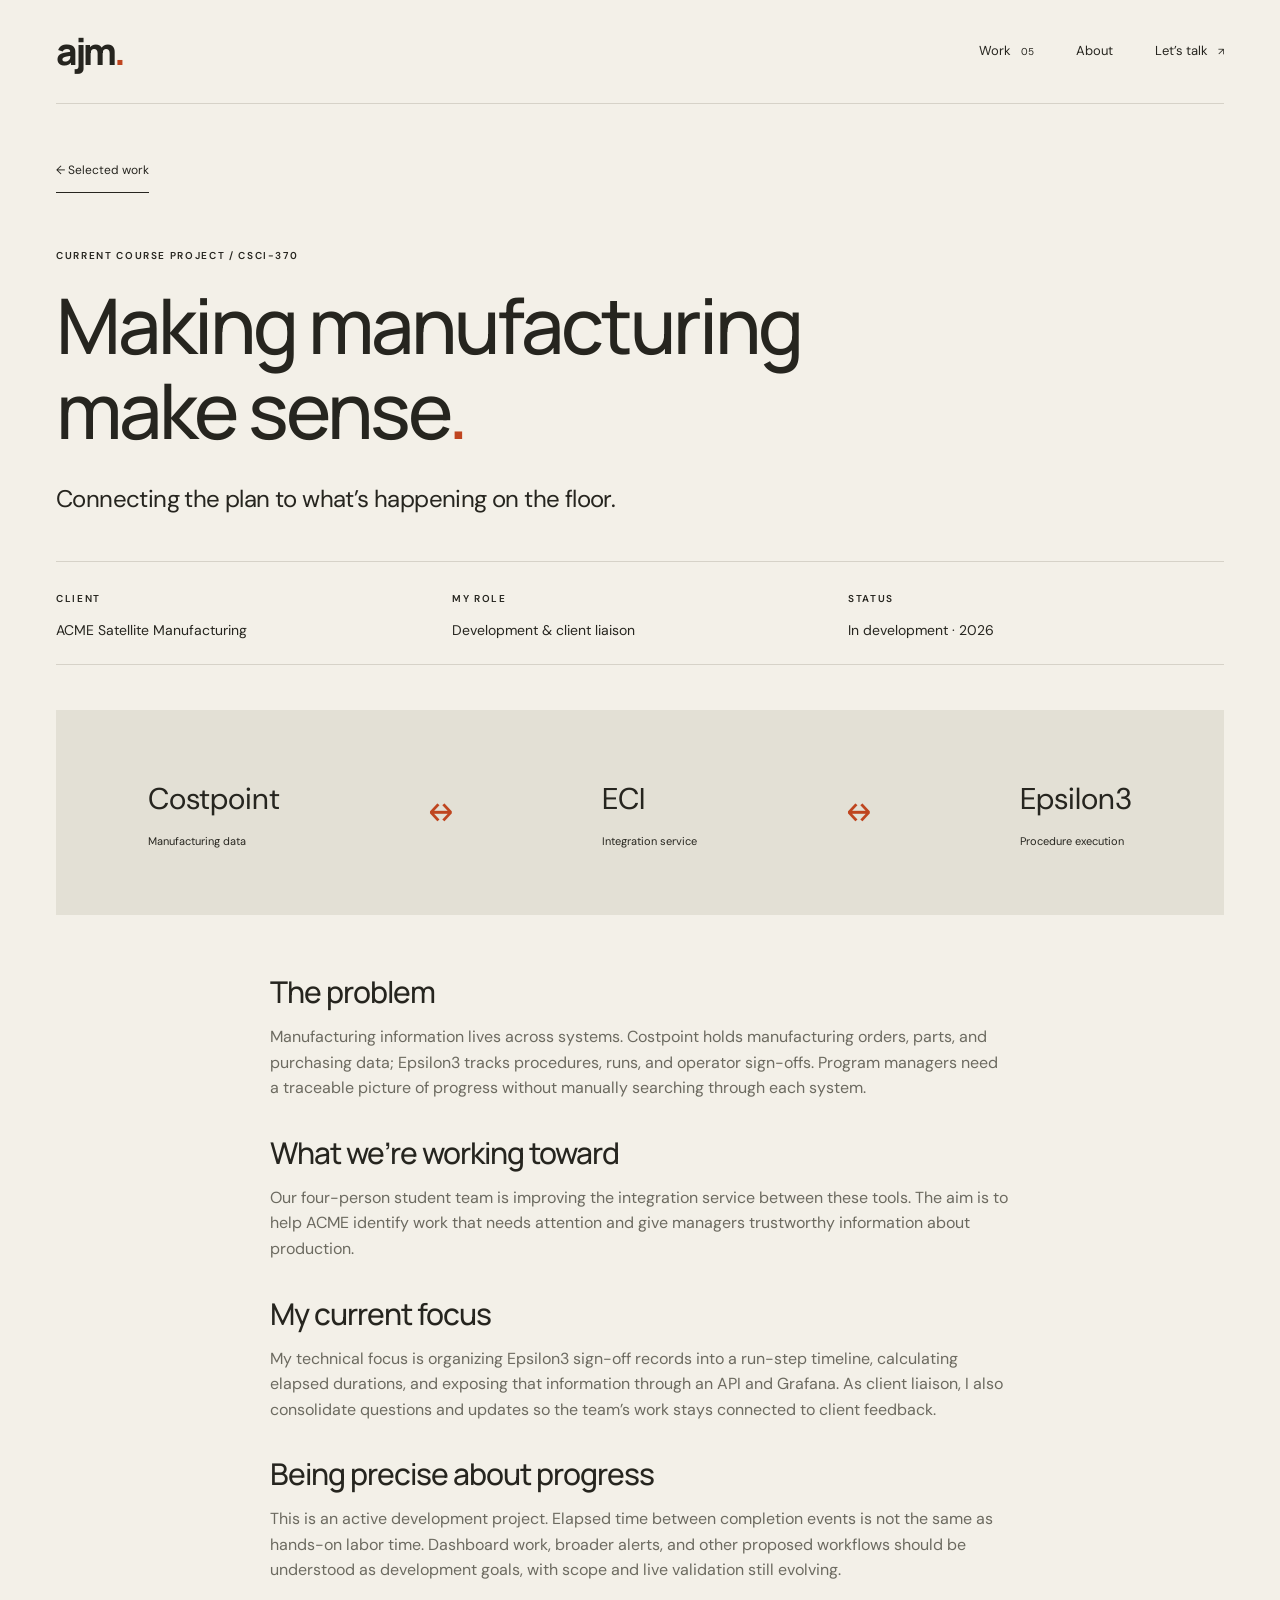
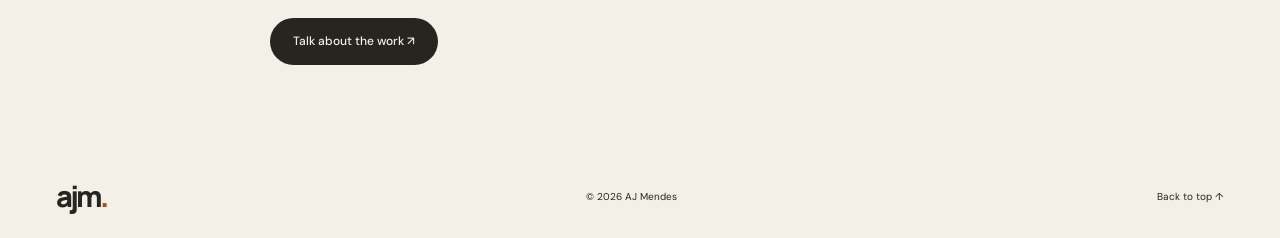
==== acme-integration.html @ da3e08cc "Overhaul portfolio visual design" ====
<!doctype html>
<html lang="en">
  <head>
    <meta charset="utf-8" />
    <meta name="viewport" content="width=device-width,initial-scale=1" />
    <title>ACME Manufacturing Integration — AJ Mendes</title>
    <meta
      name="description"
      content="An active student-team project connecting Costpoint and Epsilon3 manufacturing data for ACME Satellite Manufacturing."
    />
    <meta name="theme-color" content="#f3f0e8" />
    <link rel="icon" href="assets/favicon.svg" type="image/svg+xml" />
    <link rel="preconnect" href="https://fonts.googleapis.com" />
    <link rel="preconnect" href="https://fonts.gstatic.com" crossorigin />
    <link
      href="https://fonts.googleapis.com/css2?family=DM+Sans:wght@400;450;500;600;650;700&family=Manrope:wght@400;500;600;650;700;800&display=swap"
      rel="stylesheet"
    />
    <link rel="stylesheet" href="portfolio.css?v=1" />
    <script src="portfolio.js?v=1" defer></script>
  </head>
  <body id="home">
    <a class="skip" href="#main-content">Skip to content</a>
    <header class="site-header wrap">
      <a class="wordmark" href="index.html" aria-label="AJ Mendes home"
        >ajm<span class="orange">.</span></a
      >
      <nav aria-label="Main navigation">
        <a href="index.html#projects">Work <span>05</span></a
        ><a href="index.html#about">About</a
        ><a href="index.html#contact"
          >Let’s talk <span aria-hidden="true">↗</span></a
        >
      </nav>
    </header>
    <main id="main-content" class="acme-page wrap">
      <a class="text-link" href="index.html#projects">← Selected work</a>
      <p class="eyebrow">CURRENT COURSE PROJECT / CSCI-370</p>
      <h1>Making manufacturing<br />make sense<span class="orange">.</span></h1>
      <p class="large-copy">
        Connecting the plan to what’s happening on the floor.
      </p>
      <div class="acme-facts">
        <div>
          <span class="eyebrow">CLIENT</span>
          <p>ACME Satellite Manufacturing</p>
        </div>
        <div>
          <span class="eyebrow">MY ROLE</span>
          <p>Development & client liaison</p>
        </div>
        <div>
          <span class="eyebrow">STATUS</span>
          <p>In development · 2026</p>
        </div>
      </div>
      <div
        class="acme-flow"
        aria-label="Costpoint manufacturing data connects through ECI to Epsilon3 procedure execution"
      >
        <span>Costpoint<small>Manufacturing data</small></span
        ><b>↔</b><span>ECI<small>Integration service</small></span
        ><b>↔</b><span>Epsilon3<small>Procedure execution</small></span>
      </div>
      <article class="acme-story">
        <h2>The problem</h2>
        <p>
          Manufacturing information lives across systems. Costpoint holds
          manufacturing orders, parts, and purchasing data; Epsilon3 tracks
          procedures, runs, and operator sign-offs. Program managers need a
          traceable picture of progress without manually searching through each
          system.
        </p>
        <h2>What we’re working toward</h2>
        <p>
          Our four-person student team is improving the integration service
          between these tools. The aim is to help ACME identify work that needs
          attention and give managers trustworthy information about production.
        </p>
        <h2>My current focus</h2>
        <p>
          My technical focus is organizing Epsilon3 sign-off records into a
          run-step timeline, calculating elapsed durations, and exposing that
          information through an API and Grafana. As client liaison, I also
          consolidate questions and updates so the team’s work stays connected
          to client feedback.
        </p>
        <h2>Being precise about progress</h2>
        <p>
          This is an active development project. Elapsed time between completion
          events is not the same as hands-on labor time. Dashboard work, broader
          alerts, and other proposed workflows should be understood as
          development goals, with scope and live validation still evolving.
        </p>
        <a class="pill dark" href="index.html#contact"
          >Talk about the work ↗</a
        >
      </article>
    </main>
    <footer class="wrap site-footer">
      <a class="wordmark" href="index.html">ajm<span class="orange">.</span></a
      ><span>© 2026 AJ Mendes</span><a href="#home">Back to top ↑</a>
    </footer>
  </body>
</html>
---- portfolio.css ----
:root {
  --paper: #f3f0e8;
  --ink: #26251f;
  --muted: #6c6a60;
  --orange: #bf451f;
  --line: #d6d2c8;
  --display: "Manrope", sans-serif;
  --body: "DM Sans", sans-serif;
}
* {
  box-sizing: border-box;
}
html {
  scroll-behavior: smooth;
  scroll-padding-top: 35px;
}
body {
  margin: 0;
  background: var(--paper);
  color: var(--ink);
  font-family: var(--body);
  font-size: 16px;
  line-height: 1.6;
}
a {
  color: inherit;
  text-decoration: none;
}
button {
  font: inherit;
}
h1,
h2,
h3,
p,
figure {
  margin: 0;
}
h1,
h2,
h3 {
  font-family: var(--display);
  font-weight: 500;
}
h2 {
  font-size: clamp(32px, 4vw, 52px);
  line-height: 1.13;
  letter-spacing: -2px;
}
a,
button {
  -webkit-tap-highlight-color: transparent;
}
a:focus-visible,
button:focus-visible {
  outline: 3px solid var(--orange);
  outline-offset: 6px;
}
::selection {
  background: #df6d3d;
  color: #fff;
}
.wrap {
  max-width: 1440px;
  width: calc(100% - 112px);
  margin: auto;
}
.orange {
  color: var(--orange);
}
.muted {
  color: var(--muted);
}
.eyebrow {
  font-size: 10px;
  font-weight: 600;
  letter-spacing: 1.65px;
  line-height: 1.5;
}
.skip {
  position: fixed;
  left: 16px;
  top: -100px;
  padding: 12px;
  background: var(--ink);
  color: white;
  z-index: 100;
}
.skip:focus {
  top: 12px;
}
.site-header {
  height: 104px;
  display: flex;
  align-items: center;
  justify-content: space-between;
  border-bottom: 1px solid var(--line);
}
.wordmark {
  font-family: var(--display);
  font-size: 37px;
  line-height: 1;
  font-weight: 800;
  letter-spacing: -3px;
}
.site-header nav {
  display: flex;
  align-items: center;
  gap: 42px;
}
.site-header nav a {
  font-size: 13px;
  padding: 12px 0;
}
.site-header nav a:hover,
.hero-bottom a:hover,
.social-links a:hover {
  color: var(--orange);
}
.site-header nav span {
  font-size: 10px;
  margin-left: 7px;
}
.hero-top {
  display: flex;
  align-items: center;
  justify-content: space-between;
  margin-top: 37px;
}
.status-dot {
  display: inline-block;
  width: 7px;
  height: 7px;
  background: var(--orange);
  border-radius: 50%;
  margin-right: 8px;
  vertical-align: middle;
}
.hero-grid {
  display: grid;
  grid-template-columns: 1.15fr 1fr;
  align-items: center;
  gap: 20px;
  padding: 35px 0 39px;
}
.hero-copy {
  position: relative;
  z-index: 1;
}
.hero h1 {
  font-size: clamp(62px, 7.1vw, 108px);
  line-height: 1.02;
  letter-spacing: -6.5px;
  font-weight: 500;
}
.hero-description {
  max-width: 380px;
  margin: 28px 0;
  font-size: 16px;
  line-height: 1.65;
  color: #605f57;
}
.pill {
  display: inline-flex;
  align-items: center;
  gap: 40px;
  border-radius: 30px;
  padding: 14px 23px;
  font-size: 12px;
  font-weight: 500;
  transition:
    background 0.2s,
    transform 0.2s;
}
.pill:hover {
  transform: translateY(-3px);
  background: var(--orange);
}
.dark {
  background: var(--ink);
  color: var(--paper);
}
.hero-art {
  position: relative;
  min-width: 0;
}
.hero-art img {
  width: 100%;
  height: auto;
  display: block;
  mix-blend-mode: multiply;
}
.hero-art figcaption {
  display: flex;
  justify-content: space-between;
  font-size: 9px;
  letter-spacing: 1.4px;
  padding: 0 24px;
  color: #716e64;
}
.hero-bottom {
  padding: 22px 0;
  border-top: 1px solid var(--line);
  border-bottom: 1px solid var(--line);
  display: flex;
  justify-content: space-between;
  font-size: 11px;
}
.work-section {
  padding-top: 94px;
  padding-bottom: 98px;
}
.section-heading {
  display: flex;
  align-items: end;
  justify-content: space-between;
  gap: 35px;
  margin-bottom: 35px;
}
.section-heading .eyebrow {
  margin-bottom: 18px;
}
.section-heading > p {
  color: var(--muted);
  font-size: 13px;
  line-height: 1.65;
}
.featured {
  display: grid;
  grid-template-columns: 1fr 1.08fr;
  min-height: 410px;
  background: #e8e5dc;
  overflow: hidden;
}
.feature-copy {
  padding: 42px;
  display: flex;
  align-items: start;
  flex-direction: column;
  position: relative;
  z-index: 1;
}
.feature-copy h3 {
  font-size: 35px;
  line-height: 1.18;
  letter-spacing: -1.5px;
  margin: 28px 0 18px;
}
.feature-copy > p {
  font-size: 14px;
  max-width: 310px;
  color: #626057;
}
.tags {
  display: flex;
  flex-wrap: wrap;
  gap: 7px;
  margin: 22px 0;
}
.tags > span {
  font-size: 10px;
  border: 1px solid #c6c2b7;
  padding: 4px 9px;
  border-radius: 20px;
}
.text-link {
  font-size: 12px;
  display: inline-flex;
  gap: 36px;
  align-items: center;
  padding: 12px 0;
  border-bottom: 1px solid currentColor;
}
.feature-copy .text-link {
  margin-top: auto;
}
.integration-art {
  position: relative;
  overflow: hidden;
  background: #dfddd2;
  background-image: radial-gradient(#b9b6a6 0.7px, transparent 0.7px);
  background-size: 14px 14px;
  min-height: 380px;
}
.orbit {
  position: absolute;
  border: 1px solid #b5b29f;
  border-radius: 50%;
  left: 50%;
  top: 50%;
  width: 330px;
  height: 330px;
  transform: translate(-50%, -50%) rotate(-35deg);
}
.orbit-two {
  width: 410px;
  height: 195px;
}
.orbit-three {
  width: 230px;
  height: 380px;
  transform: translate(-50%, -50%) rotate(40deg);
}
.system-core {
  position: absolute;
  top: 50%;
  left: 50%;
  transform: translate(-50%, -50%);
  width: 117px;
  height: 117px;
  border-radius: 50%;
  background: var(--orange);
  color: #fff1e4;
  display: flex;
  align-items: center;
  justify-content: center;
  flex-direction: column;
  font-size: 39px;
  box-shadow: 0 12px 28px #5c382829;
}
.system-core span,
.system-node span {
  display: block;
  font-size: 8px;
  letter-spacing: 2px;
}
.system-node {
  position: absolute;
  background: var(--paper);
  border: 1px solid #bfbbaa;
  box-shadow: 0 8px 18px #68644d15;
  border-radius: 6px;
  padding: 13px 22px;
  font-size: 17px;
}
.node-one {
  left: 6%;
  top: 24%;
  transform: rotate(-9deg);
}
.node-two {
  right: 5%;
  bottom: 24%;
  transform: rotate(8deg);
}
.system-node span {
  color: var(--muted);
  font-size: 7px;
  margin-top: 4px;
}
.system-label {
  position: absolute;
  font-size: 8px;
  letter-spacing: 1.1px;
  left: 24px;
  right: 24px;
}
.top-label {
  top: 24px;
}
.bottom-label {
  bottom: 24px;
}
.project-grid {
  display: grid;
  grid-template-columns: 1fr 1fr;
  gap: 43px 24px;
  margin-top: 32px;
}
.project-art {
  height: 350px;
  position: relative;
  overflow: hidden;
  transition: filter 0.25s;
}
.project-link:hover .project-art {
  filter: brightness(1.04);
}
.project-link:hover .art-arrow {
  background: var(--ink);
  color: var(--paper);
  transform: rotate(45deg);
}
.art-caption {
  position: absolute;
  top: 25px;
  left: 25px;
  font-size: 8px;
  letter-spacing: 1.6px;
}
.art-index {
  position: absolute;
  bottom: 24px;
  left: 25px;
  font-size: 8px;
  letter-spacing: 1.2px;
}
.art-arrow {
  position: absolute;
  right: 20px;
  bottom: 20px;
  border: 1px solid currentColor;
  border-radius: 50%;
  width: 35px;
  height: 35px;
  display: grid;
  place-items: center;
  font-size: 20px;
  transition:
    transform 0.25s,
    background 0.25s;
}
.chat-art {
  background: #d7dfd4;
  color: #3c493d;
  display: grid;
  place-items: center;
}
.chat-window {
  width: 70%;
  max-width: 340px;
  background: #f3f3e9;
  border: 1px solid #bac5b8;
  box-shadow: 10px 20px 0 #bcc8b54a;
  transform: rotate(-5deg);
  padding: 16px;
  border-radius: 7px;
}
.window-top {
  display: flex;
  align-items: center;
  gap: 4px;
  padding-bottom: 18px;
}
.window-top i {
  width: 5px;
  height: 5px;
  border-radius: 50%;
  background: #adb7a5;
}
.window-top span {
  margin-left: auto;
  font-family: monospace;
  font-size: 9px;
}
.bubble {
  background: #e2e7da;
  padding: 12px;
  font-size: 11px;
  max-width: 90%;
  border-radius: 6px 6px 6px 0;
  margin-bottom: 12px;
}
.encrypted {
  margin-left: auto;
  background: #414e3e;
  color: #edf1e8;
  font-family: monospace;
  border-radius: 6px 6px 0 6px;
}
.secure-note {
  font-size: 7px;
  letter-spacing: 1.5px;
  margin-top: 22px;
}
.secure-note span {
  font-size: 16px;
  vertical-align: middle;
  margin-right: 5px;
}
.ml-art {
  background: #e6d9cf;
  color: #614735;
  display: grid;
  place-items: center;
}
.plot {
  width: 70%;
  height: 205px;
  transform: rotate(3deg);
  padding: 18px 20px;
  background: #f4eade;
  border: 1px solid #cbb9a4;
  box-shadow: 10px 14px 0 #c4ac9450;
}
.plot-label,
.plot-foot {
  font-size: 7px;
  letter-spacing: 1.4px;
}
.bars {
  height: 126px;
  display: flex;
  align-items: end;
  gap: 9px;
  padding-top: 20px;
  border-bottom: 1px solid #c8b7a4;
  background: repeating-linear-gradient(
    to top,
    transparent 0 29px,
    #ded0bf 30px 31px
  );
}
.bars i {
  flex: 1;
  height: var(--bar);
  background: #b75a32;
}
.bars i:nth-child(even) {
  background: #d6a582;
}
.plot-foot {
  font-size: 6px;
  display: block;
  margin-top: 8px;
}
.project-meta {
  padding-top: 17px;
  display: flex;
  justify-content: space-between;
  gap: 12px;
  align-items: start;
}
.project-meta h3 {
  font-size: 21px;
  letter-spacing: -0.7px;
}
.project-meta p {
  font-size: 12px;
  color: var(--muted);
  margin-top: 4px;
}
.project-meta > .eyebrow {
  font-size: 8px;
  letter-spacing: 0.7px;
  margin-top: 9px;
  text-align: right;
}
.project-wide {
  grid-column: 1/-1;
}
.clue-art {
  height: 330px;
  background: #e2c15e;
  color: #3d3822;
}
.clue-board {
  display: grid;
  grid-template-columns: repeat(8, 1fr);
  width: 280px;
  height: 280px;
  gap: 3px;
  position: absolute;
  left: 12%;
  top: 40px;
  transform: rotate(-18deg);
  background: #554e30;
  padding: 10px;
  box-shadow: 12px 15px 0 #74662f33;
}
.clue-board i {
  background: #d9c77a;
}
.clue-board i:nth-child(3n) {
  background: #eae1af;
}
.clue-board i:nth-child(7n) {
  background: #9b9257;
}
.piece {
  position: absolute;
  border-radius: 50%;
  width: 33px;
  height: 33px;
  border: 6px solid #bd4d2c;
  background: #df6f48;
  box-shadow: 3px 6px 0 #0003;
}
.piece-one {
  top: 30%;
  left: 44%;
}
.piece-two {
  top: 65%;
  left: 70%;
  border-color: #435548;
  background: #82916d;
}
.piece-three {
  top: 77%;
  left: 20%;
  border-color: #635676;
  background: #ae8ba4;
}
.clue-type {
  position: absolute;
  left: 56%;
  top: 34%;
  font-family: var(--display);
  font-size: clamp(25px, 3vw, 43px);
  line-height: 1.2;
  letter-spacing: -1.6px;
}
.archive-link {
  display: flex;
  justify-content: space-between;
  gap: 20px;
  border-top: 1px solid var(--line);
  border-bottom: 1px solid var(--line);
  padding: 22px 0;
  margin-top: 42px;
  font-size: 13px;
}
.archive-link .eyebrow {
  font-size: 8px;
  margin-right: 24px;
}
.archive-link:hover {
  color: var(--orange);
}
.about-section {
  background: #e9e6de;
  padding: 85px 0;
}
.about-grid {
  display: grid;
  grid-template-columns: 1fr 1fr;
  gap: 65px;
}
.about-grid h2 {
  margin-top: 25px;
  font-size: 44px;
}
.about-stamp {
  background: var(--orange);
  color: #fff2dd;
  width: 177px;
  height: 150px;
  transform: rotate(-8deg);
  margin: 50px 0 5px 12px;
  padding: 18px;
  font-size: 45px;
  line-height: 1;
  font-weight: 700;
  position: relative;
}
.about-stamp span {
  font-size: 9px;
  font-weight: 400;
  letter-spacing: 2px;
  line-height: 1.5;
  display: block;
  margin-top: 17px;
}
.about-stamp b {
  position: absolute;
  right: 15px;
  top: 13px;
  font-size: 40px;
  font-weight: 400;
}
.large-copy {
  font-size: 24px;
  line-height: 1.4;
  letter-spacing: -0.6px;
}
.about-copy > p:not(.large-copy) {
  font-size: 14px;
  color: #626056;
  margin-top: 22px;
  max-width: 470px;
}
.capabilities {
  display: flex;
  gap: 9px;
  flex-wrap: wrap;
  margin-top: 25px;
  margin-bottom: 20px;
}
.capabilities span {
  font-size: 10px;
  border: 1px solid #c8c4b9;
  border-radius: 24px;
  padding: 7px 13px;
}
.experience-section {
  padding: 94px 0;
}
.experience-row {
  display: grid;
  grid-template-columns: 0.6fr 1.2fr 1fr;
  gap: 30px;
  border-top: 1px solid var(--line);
  padding: 28px 0;
  align-items: start;
}
.experience-row:last-child {
  border-bottom: 1px solid var(--line);
}
.experience-row > .eyebrow {
  font-size: 9px;
  margin-top: 5px;
}
.experience-row h3 {
  font-size: 18px;
  line-height: 1.4;
  letter-spacing: -0.5px;
}
.experience-row p {
  font-size: 12px;
  color: var(--muted);
}
.experience-row > p {
  max-width: 330px;
}
.experience-row > div > p {
  margin-top: 5px;
}
.contact-section {
  background: var(--ink);
  color: var(--paper);
  padding: 64px 0 44px;
}
.contact-section > .wrap > .eyebrow {
  color: #c8c3b5;
}
.contact-heading {
  display: flex;
  justify-content: space-between;
  align-items: center;
  margin: 28px 0 48px;
  gap: 30px;
}
.contact-heading h2 {
  font-size: clamp(40px, 5.6vw, 80px);
  letter-spacing: -3px;
}
.contact-circle {
  width: 105px;
  height: 105px;
  flex-shrink: 0;
  border-radius: 50%;
  display: grid;
  place-items: center;
  background: #df6d3d;
  color: #29261d;
  font-size: 60px;
  line-height: 1;
  transition: transform 0.2s;
}
.contact-circle:hover {
  transform: rotate(45deg);
}
.contact-bottom {
  border-top: 1px solid #555246;
  padding-top: 27px;
  display: flex;
  justify-content: space-between;
  gap: 24px;
  font-size: 12px;
}
.contact-bottom > p {
  color: #c5c0b3;
}
.contact-bottom > div > a {
  display: block;
}
.copy-button {
  padding: 8px 0;
  background: none;
  border: 0;
  border-bottom: 1px solid #8c8575;
  color: #c8c3b5;
  font-size: 10px;
  cursor: pointer;
  min-height: 44px;
}
.copy-status {
  display: block;
  font-size: 10px;
}
.social-links {
  display: flex;
  gap: 20px;
}
.site-footer {
  display: flex;
  align-items: center;
  justify-content: space-between;
  padding-top: 27px;
  padding-bottom: 27px;
}
.site-footer > span,
.site-footer > a:last-child {
  font-size: 10px;
}
.site-footer .wordmark {
  font-size: 29px;
}
.acme-page {
  padding-top: 45px;
  padding-bottom: 90px;
}
.acme-page > .eyebrow {
  margin: 55px 0 20px;
}
.acme-page h1 {
  font-size: clamp(44px, 6vw, 82px);
  line-height: 1.1;
  letter-spacing: -3px;
  margin-bottom: 30px;
}
.acme-facts {
  display: grid;
  grid-template-columns: repeat(3, 1fr);
  margin: 45px 0;
  padding: 22px 0;
  border-block: 1px solid var(--line);
  gap: 20px;
}
.acme-facts p {
  font-size: 14px;
  margin-top: 10px;
}
.acme-flow {
  background: #e3e0d5;
  display: flex;
  justify-content: space-around;
  align-items: center;
  padding: 65px 25px;
  gap: 15px;
}
.acme-flow > span {
  font-size: 30px;
}
.acme-flow small {
  display: block;
  font-size: 11px;
  margin-top: 10px;
}
.acme-flow b {
  font-size: 25px;
  color: var(--orange);
}
.acme-story {
  max-width: 740px;
  margin: 60px auto 0;
}
.acme-story h2 {
  font-size: 30px;
  letter-spacing: -1px;
  margin: 35px 0 15px;
}
.acme-story p {
  color: var(--muted);
}
.acme-story .pill {
  margin-top: 35px;
}
@media (min-width: 1600px) {
  .hero-grid {
    padding-top: 55px;
    padding-bottom: 65px;
  }
  .hero-art {
    max-width: 600px;
  }
}
@media (max-width: 1050px) {
  .wrap {
    width: calc(100% - 64px);
  }
  .hero h1 {
    font-size: clamp(56px, 7.1vw, 76px);
    letter-spacing: -4.5px;
  }
  .hero-grid {
    grid-template-columns: 1.2fr 1fr;
  }
  .hero-art {
    margin-left: -30px;
  }
  .hero-description {
    font-size: 14px;
    max-width: 320px;
  }
  .feature-copy {
    padding: 30px;
  }
  .feature-copy h3 {
    font-size: 29px;
  }
  .project-meta {
    display: block;
  }
  .project-meta > .eyebrow {
    text-align: left;
    margin-top: 8px;
  }
  .about-grid {
    gap: 35px;
  }
  .about-grid h2 {
    font-size: 36px;
  }
  .experience-row {
    grid-template-columns: 0.65fr 1.2fr 1fr;
  }
  .project-art {
    height: 310px;
  }
  .clue-board {
    left: 10%;
  }
  .contact-bottom {
    flex-wrap: wrap;
  }
}
@media (max-width: 760px) {
  .wrap {
    width: calc(100% - 40px);
  }
  .site-header {
    height: 82px;
  }
  .site-header nav {
    gap: 23px;
  }
  .site-header nav a {
    font-size: 12px;
  }
  .wordmark {
    font-size: 33px;
  }
  .hero-top {
    margin-top: 25px;
  }
  .hero-top .eyebrow {
    font-size: 8px;
    letter-spacing: 1px;
  }
  .hero-location {
    display: none;
  }
  .hero-grid {
    grid-template-columns: 1fr;
    gap: 10px;
    padding-top: 30px;
    padding-bottom: 25px;
  }
  .hero h1 {
    font-size: clamp(56px, 12vw, 87px);
    letter-spacing: -3.8px;
    line-height: 1.02;
  }
  .hero-description {
    font-size: 15px;
    max-width: 370px;
    margin: 22px 0;
  }
  .hero-art {
    width: 100%;
    max-width: 440px;
    margin: -10px auto 0;
  }
  .hero-art img {
    width: 100%;
  }
  .hero-art figcaption {
    font-size: 7px;
    padding: 0 10px;
  }
  .hero-bottom {
    font-size: 10px;
    gap: 15px;
    align-items: center;
    padding: 18px 0;
  }
  .hero-bottom > span {
    max-width: 230px;
  }
  .hero-bottom .muted {
    display: block;
  }
  .hero-bottom a {
    white-space: nowrap;
  }
  .work-section {
    padding: 65px 0;
  }
  .section-heading {
    display: block;
    margin-bottom: 25px;
  }
  .section-heading > p {
    margin-top: 17px;
  }
  .section-heading h2 {
    letter-spacing: -1.5px;
  }
  .featured {
    grid-template-columns: 1fr;
  }
  .feature-copy {
    padding: 28px;
  }
  .feature-copy h3 {
    font-size: 33px;
  }
  .feature-copy > p {
    max-width: 100%;
  }
  .integration-art {
    min-height: 330px;
  }
  .project-grid {
    grid-template-columns: 1fr;
    gap: 32px;
    margin-top: 26px;
  }
  .project-art {
    height: 320px;
  }
  .project-wide {
    grid-column: auto;
  }
  .clue-board {
    width: 220px;
    height: 220px;
    left: 10%;
    top: 65px;
  }
  .clue-type {
    font-size: 26px;
    left: 52%;
    top: 37%;
    z-index: 1;
    background: #e2c15ee8;
    padding: 12px;
  }
  .project-meta {
    display: flex;
  }
  .project-meta > .eyebrow {
    max-width: 95px;
    text-align: right;
    font-size: 7px;
  }
  .project-meta h3 {
    font-size: 20px;
  }
  .project-meta p {
    font-size: 11px;
  }
  .archive-link {
    font-size: 12px;
  }
  .archive-link .eyebrow {
    display: block;
    margin: 0 0 8px;
  }
  .archive-link .muted {
    display: block;
    font-size: 11px;
  }
  .about-section {
    padding: 55px 0;
  }
  .about-grid {
    grid-template-columns: 1fr;
    gap: 35px;
  }
  .about-grid h2 {
    font-size: 38px;
  }
  .about-stamp {
    display: none;
  }
  .large-copy {
    font-size: 23px;
  }
  .experience-section {
    padding: 65px 0;
  }
  .experience-row {
    grid-template-columns: 1fr;
    gap: 12px;
    padding: 24px 0;
  }
  .experience-row > p {
    max-width: 100%;
  }
  .contact-section {
    padding: 45px 0 30px;
  }
  .contact-heading {
    gap: 12px;
    margin: 24px 0 35px;
  }
  .contact-heading h2 {
    font-size: 36px;
    letter-spacing: -1.8px;
  }
  .contact-circle {
    width: 61px;
    height: 61px;
    font-size: 39px;
  }
  .contact-bottom {
    display: grid;
    gap: 24px;
  }
  .site-footer {
    padding-block: 23px;
  }
  .acme-facts {
    grid-template-columns: 1fr;
    gap: 22px;
  }
  .acme-flow {
    padding: 35px 15px;
    gap: 10px;
    flex-direction: column;
  }
  .acme-flow b {
    transform: rotate(90deg);
  }
  .acme-flow > span {
    text-align: center;
  }
  .acme-page h1 {
    letter-spacing: -2px;
  }
  .acme-story {
    margin-top: 35px;
  }
}
@media (prefers-reduced-motion: reduce) {
  html {
    scroll-behavior: auto;
  }
  *,
  *::before,
  *::after {
    animation: none !important;
    transition: none !important;
  }
  .pill:hover,
  .contact-circle:hover,
  .project-link:hover .art-arrow {
    transform: none;
  }
}
.skills-overview {
  display: grid;
  grid-template-columns: repeat(4, 1fr);
  gap: 28px;
  margin-top: 65px;
  padding-top: 30px;
  border-top: 1px solid #cbc7bc;
}
.skills-overview .eyebrow {
  font-size: 8px;
}
.skills-overview h3 {
  font-size: 16px;
  line-height: 1.4;
  margin: 14px 0 10px;
  letter-spacing: -0.3px;
}
.skills-overview p {
  font-size: 11px;
  line-height: 1.9;
  color: var(--muted);
}
@media (max-width: 1000px) {
  .skills-overview {
    grid-template-columns: repeat(2, 1fr);
    gap: 30px;
  }
}
@media (max-width: 400px) {
  .skills-overview {
    grid-template-columns: 1fr;
  }
}

@media (max-width: 760px) {
  .hero-art {
    margin-top: 18px;
  }
}
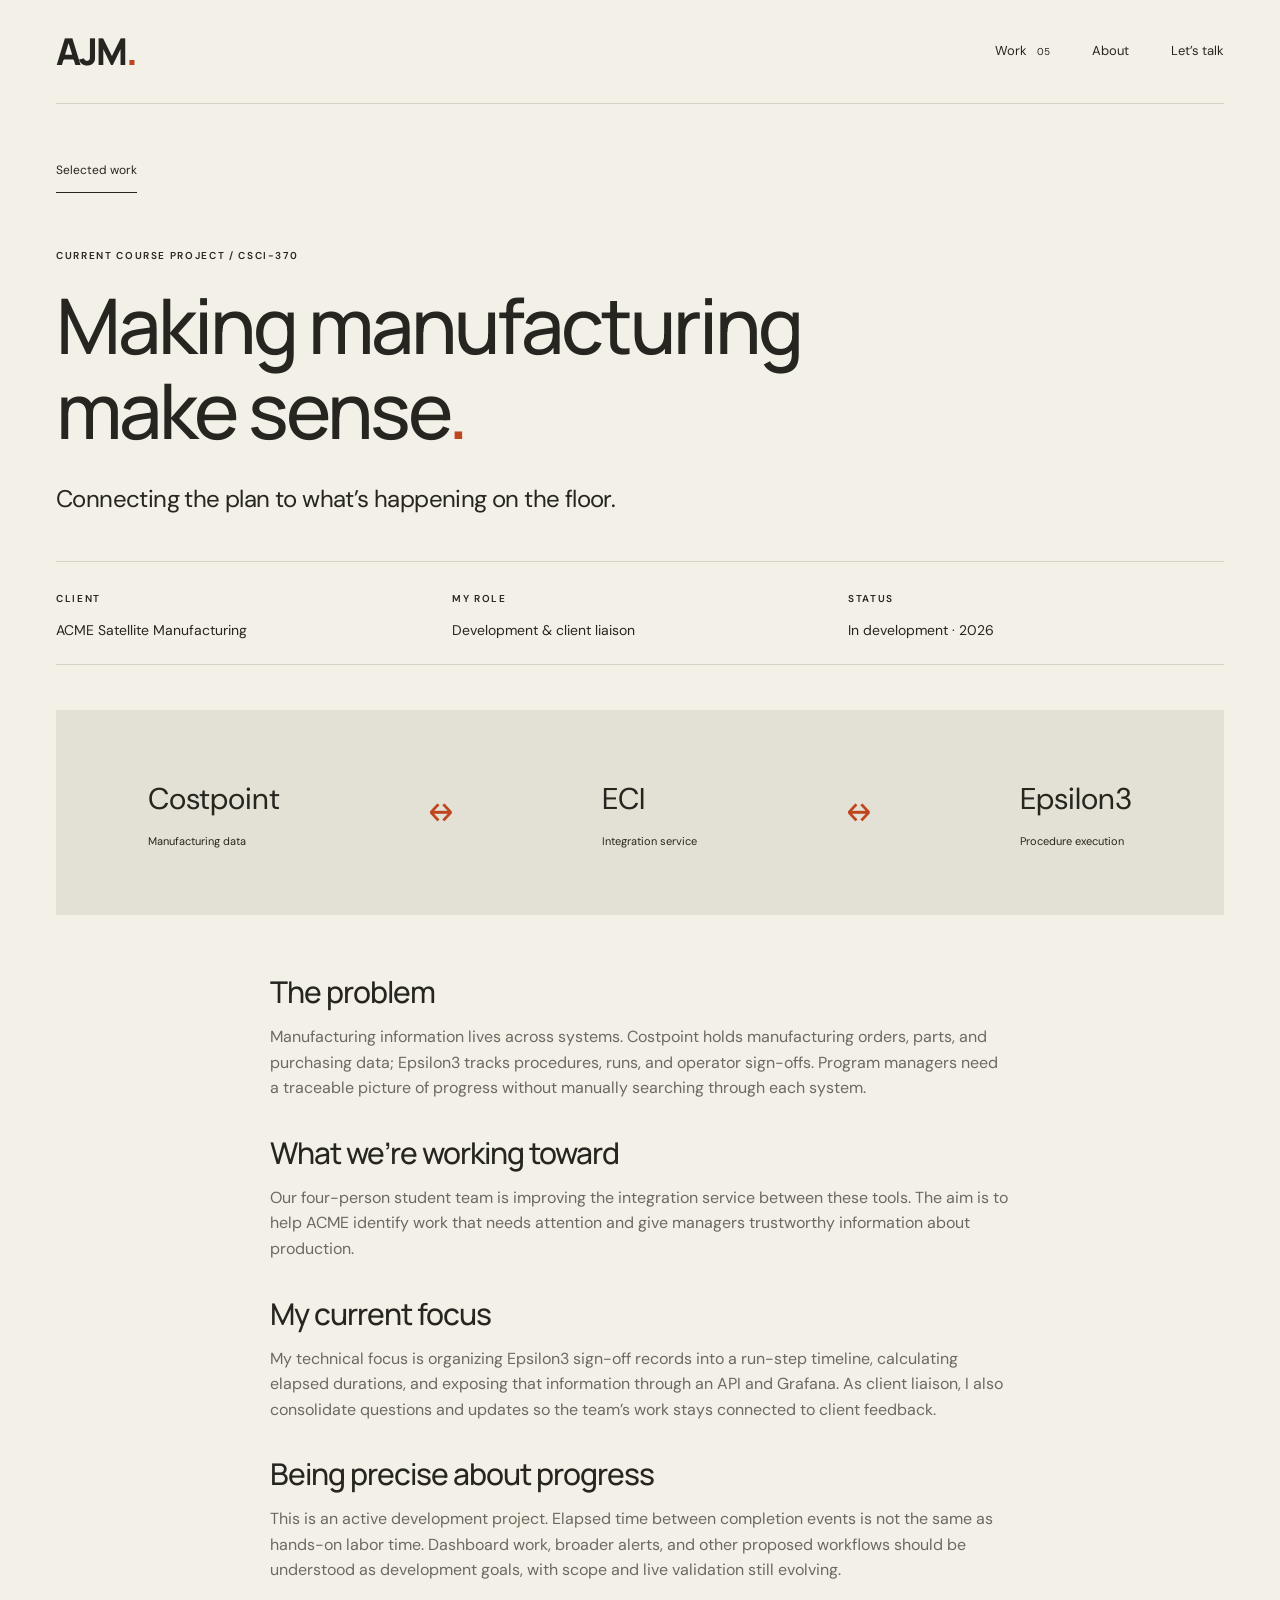
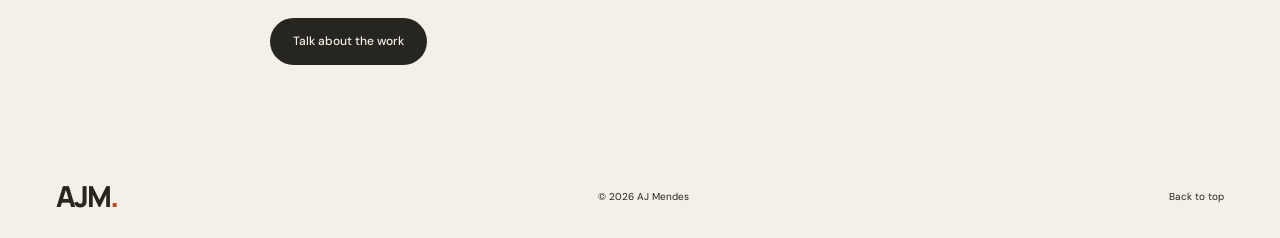
==== commit fdc26f9a: "Refresh portfolio visuals and project illustrations" ====
--- a/acme-integration.html
+++ b/acme-integration.html
@@ -23,18 +23,16 @@
     <a class="skip" href="#main-content">Skip to content</a>
     <header class="site-header wrap">
       <a class="wordmark" href="index.html" aria-label="AJ Mendes home"
-        >ajm<span class="orange">.</span></a
+        >AJM<span class="orange">.</span></a
       >
       <nav aria-label="Main navigation">
         <a href="index.html#projects">Work <span>05</span></a
         ><a href="index.html#about">About</a
-        ><a href="index.html#contact"
-          >Let’s talk <span aria-hidden="true">↗</span></a
-        >
+        ><a href="index.html#contact">Let’s talk </a>
       </nav>
     </header>
     <main id="main-content" class="acme-page wrap">
-      <a class="text-link" href="index.html#projects">← Selected work</a>
+      <a class="text-link" href="index.html#projects">Selected work</a>
       <p class="eyebrow">CURRENT COURSE PROJECT / CSCI-370</p>
       <h1>Making manufacturing<br />make sense<span class="orange">.</span></h1>
       <p class="large-copy">
@@ -92,14 +90,12 @@
           alerts, and other proposed workflows should be understood as
           development goals, with scope and live validation still evolving.
         </p>
-        <a class="pill dark" href="index.html#contact"
-          >Talk about the work ↗</a
-        >
+        <a class="pill dark" href="index.html#contact">Talk about the work</a>
       </article>
     </main>
     <footer class="wrap site-footer">
-      <a class="wordmark" href="index.html">ajm<span class="orange">.</span></a
-      ><span>© 2026 AJ Mendes</span><a href="#home">Back to top ↑</a>
+      <a class="wordmark" href="index.html">AJM<span class="orange">.</span></a
+      ><span>© 2026 AJ Mendes</span><a href="#home">Back to top</a>
     </footer>
   </body>
 </html>
--- a/portfolio.css
+++ b/portfolio.css
@@ -101,7 +101,7 @@
   font-size: 37px;
   line-height: 1;
   font-weight: 800;
-  letter-spacing: -3px;
+  letter-spacing: -2px;
 }
 .site-header nav {
   display: flex;
@@ -749,7 +749,190 @@
   transition: transform 0.2s;
 }
 .contact-circle:hover {
-  transform: rotate(45deg);
+  transform: translateY(-3px);
+}
+.contact-circle svg {
+  width: 48%;
+  height: 48%;
+}
+
+/* Quiet link treatments and kinetic editorial illustrations. */
+.site-header nav a:hover,
+.hero-bottom a:hover,
+.social-links a:hover,
+.project-link:hover .project-meta h3,
+.project-link:focus-visible .project-meta h3 {
+  text-decoration: underline;
+  text-underline-offset: 5px;
+  text-decoration-thickness: 1px;
+}
+.hero-art figcaption {
+  align-items: center;
+  gap: 10px;
+}
+.motion-toggle {
+  border: 0;
+  border-bottom: 1px solid #b6afa0;
+  background: transparent;
+  color: #625e53;
+  font: 10px var(--body);
+  white-space: nowrap;
+  padding: 8px 0;
+  min-height: 44px;
+  cursor: pointer;
+}
+.motion-toggle[hidden] {
+  display: none;
+}
+.motion-toggle:disabled {
+  cursor: default;
+  border-color: transparent;
+}
+.kinetic-figure {
+  width: min(320px, 100%);
+  margin-top: 30px;
+}
+.kinetic-figure svg {
+  display: block;
+  width: 100%;
+  overflow: visible;
+}
+.kinetic-figure figcaption {
+  font-size: 8px;
+  letter-spacing: 1.5px;
+  text-align: center;
+  color: #6c6658;
+}
+.motion-enabled .hero-art img {
+  animation: sculpture-float 8s ease-in-out infinite;
+}
+.motion-enabled .kinetic-balance {
+  transform-origin: 160px 104px;
+  animation: balance-sway 7s ease-in-out infinite;
+}
+.motion-enabled .kinetic-star {
+  transform-box: fill-box;
+  transform-origin: center;
+  animation: star-turn 24s linear infinite;
+}
+.motion-enabled .orbit-two {
+  animation: orbit-trace 32s linear infinite;
+}
+.motion-enabled .orbit-three {
+  animation: orbit-trace 42s linear infinite reverse;
+}
+.motion-enabled .chat-window {
+  animation: paper-float 8s ease-in-out infinite;
+}
+.motion-enabled .bars i {
+  transform-origin: bottom;
+  animation: chart-breathe 6s ease-in-out infinite alternate;
+}
+.motion-enabled .bars i:nth-child(2n) {
+  animation-delay: -2s;
+}
+.motion-enabled .bars i:nth-child(3n) {
+  animation-delay: -4s;
+}
+.motion-enabled .pawn-scarlet {
+  animation: pawn-walk 14s ease-in-out infinite;
+}
+.motion-enabled .pawn-plum {
+  animation: pawn-cross 17s ease-in-out infinite;
+}
+.motion-enabled .motion-scene:not(.is-inview) * {
+  animation-play-state: paused;
+}
+.motion-enabled .motion-scene.is-inview * {
+  animation-play-state: running;
+}
+.motion-paused .motion-scene * {
+  animation-play-state: paused !important;
+}
+@keyframes sculpture-float {
+  0%,
+  100% {
+    transform: translateY(0);
+  }
+  50% {
+    transform: translateY(-7px);
+  }
+}
+@keyframes balance-sway {
+  0%,
+  100% {
+    transform: rotate(-7deg);
+  }
+  50% {
+    transform: rotate(7deg);
+  }
+}
+@keyframes star-turn {
+  to {
+    transform: rotate(360deg);
+  }
+}
+@keyframes orbit-trace {
+  from {
+    transform: translate(-50%, -50%) rotate(0);
+  }
+  to {
+    transform: translate(-50%, -50%) rotate(360deg);
+  }
+}
+@keyframes paper-float {
+  0%,
+  100% {
+    transform: rotate(-5deg) translateY(0);
+  }
+  50% {
+    transform: rotate(-3deg) translateY(-5px);
+  }
+}
+@keyframes chart-breathe {
+  from {
+    transform: scaleY(0.78);
+  }
+  to {
+    transform: scaleY(1);
+  }
+}
+@keyframes pawn-walk {
+  0%,
+  12%,
+  92%,
+  100% {
+    transform: translateY(0);
+  }
+  42%,
+  65% {
+    transform: translateY(380%);
+  }
+}
+@keyframes pawn-cross {
+  0%,
+  22%,
+  95%,
+  100% {
+    transform: translateX(0);
+  }
+  48%,
+  72% {
+    transform: translateX(350%);
+  }
+}
+@media (max-width: 760px) {
+  .kinetic-figure {
+    width: 230px;
+    margin: 24px auto 0;
+  }
+  .hero-art figcaption > span {
+    font-size: 7px;
+    letter-spacing: 0.8px;
+  }
+  .motion-toggle {
+    font-size: 9px;
+  }
 }
 .contact-bottom {
   border-top: 1px solid #555246;
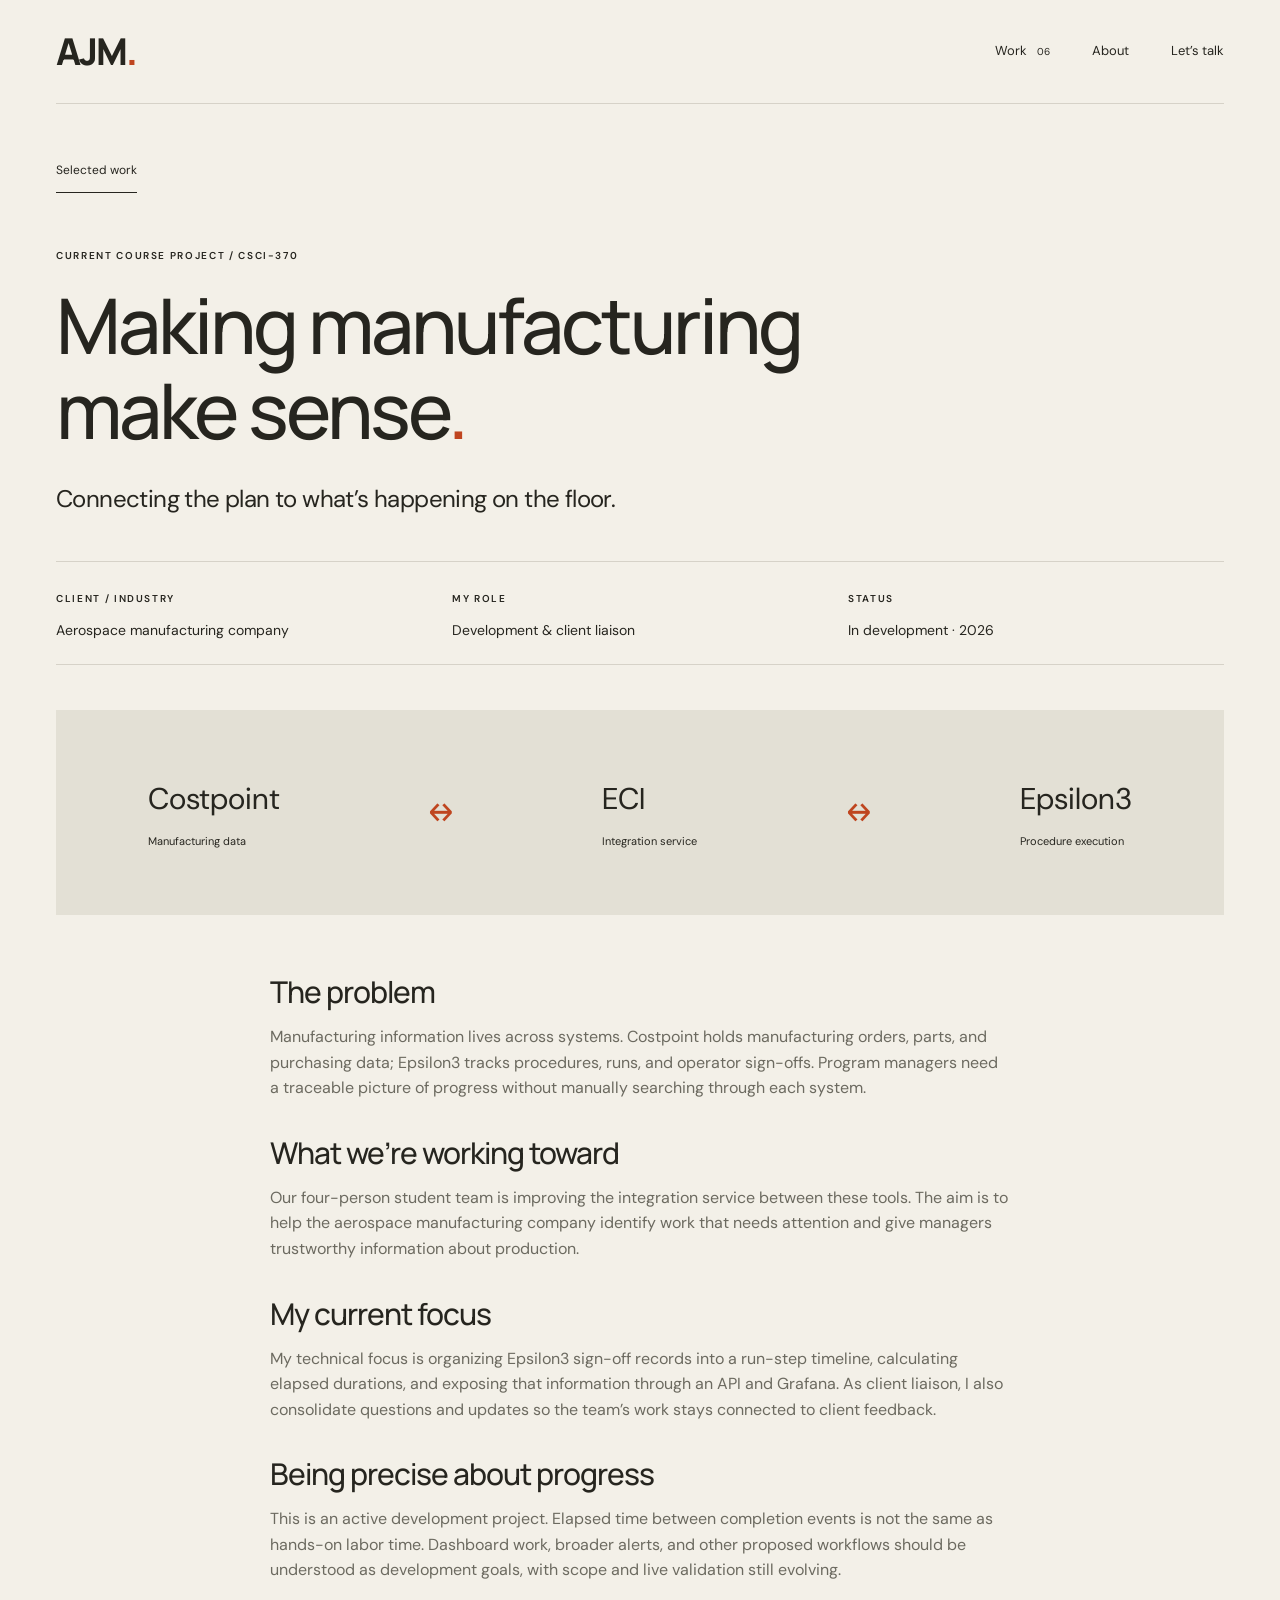
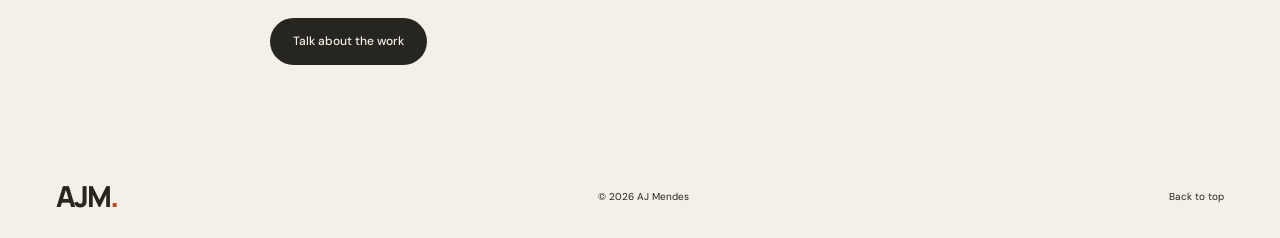
==== commit c9f88287: "Refine portfolio homepage project showcase" ====
--- a/acme-integration.html
+++ b/acme-integration.html
@@ -3,10 +3,10 @@
   <head>
     <meta charset="utf-8" />
     <meta name="viewport" content="width=device-width,initial-scale=1" />
-    <title>ACME Manufacturing Integration — AJ Mendes</title>
+    <title>Aerospace Manufacturing Integration — AJ Mendes</title>
     <meta
       name="description"
-      content="An active student-team project connecting Costpoint and Epsilon3 manufacturing data for ACME Satellite Manufacturing."
+      content="An active student-team project connecting Costpoint manufacturing data with Epsilon3 procedure execution for an aerospace manufacturing company."
     />
     <meta name="theme-color" content="#f3f0e8" />
     <link rel="icon" href="assets/favicon.svg" type="image/svg+xml" />
@@ -26,7 +26,7 @@
         >AJM<span class="orange">.</span></a
       >
       <nav aria-label="Main navigation">
-        <a href="index.html#projects">Work <span>05</span></a
+        <a href="index.html#projects">Work <span>06</span></a
         ><a href="index.html#about">About</a
         ><a href="index.html#contact">Let’s talk </a>
       </nav>
@@ -40,8 +40,8 @@
       </p>
       <div class="acme-facts">
         <div>
-          <span class="eyebrow">CLIENT</span>
-          <p>ACME Satellite Manufacturing</p>
+          <span class="eyebrow">CLIENT / INDUSTRY</span>
+          <p>Aerospace manufacturing company</p>
         </div>
         <div>
           <span class="eyebrow">MY ROLE</span>
@@ -72,8 +72,9 @@
         <h2>What we’re working toward</h2>
         <p>
           Our four-person student team is improving the integration service
-          between these tools. The aim is to help ACME identify work that needs
-          attention and give managers trustworthy information about production.
+          between these tools. The aim is to help the aerospace manufacturing
+          company identify work that needs attention and give managers
+          trustworthy information about production.
         </p>
         <h2>My current focus</h2>
         <p>
@@ -97,5 +98,6 @@
       <a class="wordmark" href="index.html">AJM<span class="orange">.</span></a
       ><span>© 2026 AJ Mendes</span><a href="#home">Back to top</a>
     </footer>
+    <script defer src="https://static.cloudflareinsights.com/beacon.min.js" data-cf-beacon='{"token": "07092e6aa0db47d29f91a6e14f4b2b43"}'></script>
   </body>
 </html>
--- a/portfolio.css
+++ b/portfolio.css
@@ -13,6 +13,7 @@
 html {
   scroll-behavior: smooth;
   scroll-padding-top: 35px;
+  overflow-x: clip;
 }
 body {
   margin: 0;
@@ -21,6 +22,7 @@
   font-family: var(--body);
   font-size: 16px;
   line-height: 1.6;
+  overflow-x: clip;
 }
 a {
   color: inherit;
@@ -228,9 +230,10 @@
 .featured {
   display: grid;
   grid-template-columns: 1fr 1.08fr;
-  min-height: 410px;
+  min-height: 380px;
   background: #e8e5dc;
   overflow: hidden;
+  border: 1px solid #c9c4b8;
 }
 .feature-copy {
   padding: 42px;
@@ -275,103 +278,100 @@
   margin-top: auto;
 }
 .integration-art {
-  position: relative;
+  position: absolute;
+  z-index: 0;
+  inset: 0;
   overflow: hidden;
-  background: #dfddd2;
-  background-image: radial-gradient(#b9b6a6 0.7px, transparent 0.7px);
-  background-size: 14px 14px;
-  min-height: 380px;
-}
-.orbit {
-  position: absolute;
-  border: 1px solid #b5b29f;
-  border-radius: 50%;
-  left: 50%;
-  top: 50%;
-  width: 330px;
-  height: 330px;
-  transform: translate(-50%, -50%) rotate(-35deg);
-}
-.orbit-two {
-  width: 410px;
-  height: 195px;
-}
-.orbit-three {
-  width: 230px;
-  height: 380px;
-  transform: translate(-50%, -50%) rotate(40deg);
-}
-.system-core {
-  position: absolute;
-  top: 50%;
-  left: 50%;
-  transform: translate(-50%, -50%);
-  width: 117px;
-  height: 117px;
-  border-radius: 50%;
-  background: var(--orange);
-  color: #fff1e4;
-  display: flex;
-  align-items: center;
-  justify-content: center;
-  flex-direction: column;
-  font-size: 39px;
-  box-shadow: 0 12px 28px #5c382829;
-}
-.system-core span,
-.system-node span {
+  contain: paint;
+  background: var(--paper);
+}
+.integration-art img {
+  position: absolute;
+  inset: 0;
   display: block;
+  width: 100%;
+  height: 100%;
+  object-fit: contain;
+  object-position: right center;
+}
+.integration-note {
+  position: absolute;
+  z-index: 3;
+  right: 82px;
+  bottom: 20px;
   font-size: 8px;
-  letter-spacing: 2px;
-}
-.system-node {
-  position: absolute;
-  background: var(--paper);
-  border: 1px solid #bfbbaa;
-  box-shadow: 0 8px 18px #68644d15;
-  border-radius: 6px;
-  padding: 13px 22px;
-  font-size: 17px;
-}
-.node-one {
-  left: 6%;
-  top: 24%;
-  transform: rotate(-9deg);
-}
-.node-two {
-  right: 5%;
-  bottom: 24%;
-  transform: rotate(8deg);
-}
-.system-node span {
-  color: var(--muted);
-  font-size: 7px;
-  margin-top: 4px;
-}
-.system-label {
-  position: absolute;
-  font-size: 8px;
-  letter-spacing: 1.1px;
-  left: 24px;
-  right: 24px;
-}
-.top-label {
-  top: 24px;
-}
-.bottom-label {
-  bottom: 24px;
+  letter-spacing: 1.2px;
+  color: var(--ink);
+  text-shadow: 0 1px 3px #f3f0e8;
 }
 .project-grid {
   display: grid;
-  grid-template-columns: 1fr 1fr;
-  gap: 43px 24px;
+  grid-template-columns: repeat(6, minmax(0, 1fr));
+  gap: 38px 22px;
   margin-top: 32px;
 }
+.project-grid > .project-link {
+  grid-column: span 2;
+  min-width: 0;
+  border: 1px solid #c9c4b8;
+}
+.project-grid > .project-link:nth-child(-n + 2) {
+  grid-column: span 3;
+}
 .project-art {
-  height: 350px;
+  height: 220px;
   position: relative;
   overflow: hidden;
   transition: filter 0.25s;
+}
+.project-art::before {
+  content: "";
+  position: absolute;
+  z-index: 1;
+  inset: 0;
+  pointer-events: none;
+  background: radial-gradient(
+    ellipse 82% 84% at 50% 48%,
+    transparent 52%,
+    rgb(243 240 232 / 30%) 79%,
+    var(--paper) 125%
+  );
+}
+.integration-art::before {
+  content: "";
+  position: absolute;
+  z-index: 1;
+  inset: 0;
+  pointer-events: none;
+  background: linear-gradient(
+    90deg,
+    var(--paper) 0%,
+    var(--paper) 43%,
+    rgb(243 240 232 / 84%) 48%,
+    rgb(243 240 232 / 42%) 53%,
+    rgb(243 240 232 / 10%) 58%,
+    transparent 64%
+  );
+}
+.integration-art::after {
+  content: "";
+  position: absolute;
+  z-index: 1;
+  inset: 0;
+  pointer-events: none;
+  background: linear-gradient(
+    180deg,
+    var(--paper) 0%,
+    rgb(243 240 232 / 22%) 3%,
+    transparent 10%,
+    transparent 83%,
+    rgb(243 240 232 / 22%) 97%,
+    var(--paper) 100%
+  );
+}
+.art-caption,
+.art-index {
+  z-index: 2;
 }
 .project-link:hover .project-art {
   filter: brightness(1.04);
@@ -385,14 +385,16 @@
   position: absolute;
   top: 25px;
   left: 25px;
-  font-size: 8px;
+  font-size: 9px;
+  font-weight: 700;
   letter-spacing: 1.6px;
 }
 .art-index {
   position: absolute;
   bottom: 24px;
   left: 25px;
-  font-size: 8px;
+  font-size: 9px;
+  font-weight: 700;
   letter-spacing: 1.2px;
 }
 .art-arrow {
@@ -411,8 +413,9 @@
     background 0.25s;
 }
 .chat-art {
+  --art-ink: #283329;
   background: #d7dfd4;
-  color: #3c493d;
+  color: var(--art-ink);
   display: grid;
   place-items: center;
 }
@@ -469,8 +472,9 @@
   margin-right: 5px;
 }
 .ml-art {
+  --art-ink: #432f24;
   background: #e6d9cf;
-  color: #614735;
+  color: var(--art-ink);
   display: grid;
   place-items: center;
 }
@@ -539,10 +543,155 @@
 .project-wide {
   grid-column: 1/-1;
 }
+.project-grid > .project-link:nth-child(-n + 2) .project-art {
+  height: 270px;
+}
+.project-grid > .project-link:nth-child(n + 3) .project-art {
+  height: 205px;
+}
+.lls-art {
+  --art-ink: #283d3b;
+  display: grid;
+  place-items: center;
+  background: linear-gradient(140deg, #d4e1d8, #b8cdc6 70%, #e3e8dc);
+  color: var(--art-ink);
+}
+.learning-graph {
+  position: relative;
+  width: min(70%, 370px);
+  height: 68%;
+  border: 1px solid #55706a47;
+  border-radius: 50%;
+  transform: rotate(-12deg);
+}
+.learning-core,
+.learning-node {
+  position: absolute;
+  display: grid;
+  place-items: center;
+  border: 1px solid #667e774f;
+  background: #f2f2e8;
+  box-shadow: 0 8px 18px #394c4120;
+}
+.learning-core {
+  left: 50%;
+  top: 50%;
+  width: 62px;
+  height: 62px;
+  border-radius: 50%;
+  transform: translate(-50%, -50%);
+  background: #4f6d62;
+  color: #f2f0e6;
+  font: 600 15px var(--display);
+}
+.learning-node {
+  width: 73px;
+  height: 34px;
+  border-radius: 4px;
+  font-size: 7px;
+  letter-spacing: 1px;
+}
+.node-course { top: 4%; left: 10%; transform: rotate(-8deg); }
+.node-topic { top: 7%; right: 8%; transform: rotate(7deg); }
+.node-practice { right: 6%; bottom: 7%; transform: rotate(-6deg); }
+.node-notes { left: 8%; bottom: 5%; transform: rotate(6deg); }
+.learning-edge {
+  position: absolute;
+  left: 50%;
+  top: 50%;
+  width: 38%;
+  height: 1px;
+  background: #60797077;
+  transform-origin: left;
+}
+.edge-a { transform: rotate(-142deg); }
+.edge-b { transform: rotate(-38deg); }
+.edge-c { transform: rotate(38deg); }
+.edge-d { transform: rotate(142deg); }
+.fire-art {
+  --art-ink: #35413f;
+  display: grid;
+  place-items: center;
+  background: linear-gradient(135deg, #d8ddd5, #b9c5be 58%, #e5dfd0);
+  color: var(--art-ink);
+}
+.training-panel {
+  width: min(75%, 360px);
+  padding: 15px 18px 17px;
+  background: #f1f0e8;
+  border: 1px solid #8b99904d;
+  box-shadow: 9px 12px 0 #55655c21;
+  transform: rotate(2deg);
+}
+.training-top {
+  display: flex;
+  align-items: center;
+  gap: 4px;
+  padding-bottom: 14px;
+  border-bottom: 1px solid #d2d5cb;
+}
+.training-top i {
+  width: 5px;
+  height: 5px;
+  border-radius: 50%;
+  background: #87968c;
+}
+.training-top span {
+  margin-left: auto;
+  font-size: 7px;
+  letter-spacing: 1.2px;
+}
+.training-progress {
+  display: flex;
+  gap: 6px;
+  margin: 18px 0;
+}
+.training-progress span {
+  height: 3px;
+  flex: 1;
+  background: #cbd1c8;
+}
+.training-progress span:first-child,
+.training-progress span:nth-child(2) { background: #b56840; }
+.training-display {
+  display: flex;
+  align-items: center;
+  gap: 15px;
+  color: #52635a;
+}
+.training-display b {
+  font: 500 36px/1 var(--display);
+  color: #b56840;
+}
+.training-display span {
+  font-size: 9px;
+  line-height: 1.55;
+}
+.training-display i {
+  margin-left: auto;
+  font-size: 21px;
+  font-style: normal;
+}
 .clue-art {
+  --art-ink: #302a18;
   height: 330px;
   background: #e2c15e;
-  color: #3d3822;
+  color: var(--art-ink);
+}
+.project-grid .clue-board {
+  width: 158px;
+  height: 158px;
+  left: 8%;
+  top: 24px;
+  gap: 2px;
+  padding: 7px;
+  transform: rotate(-14deg);
+}
+.project-grid .clue-type {
+  left: 53%;
+  top: 36%;
+  font-size: clamp(18px, 1.7vw, 25px);
+  letter-spacing: -0.8px;
 }
 .clue-board {
   display: grid;
@@ -600,6 +749,7 @@
   font-size: clamp(25px, 3vw, 43px);
   line-height: 1.2;
   letter-spacing: -1.6px;
+  color: var(--art-ink);
 }
 .archive-link {
   display: flex;
@@ -770,24 +920,6 @@
   align-items: center;
   gap: 10px;
 }
-.motion-toggle {
-  border: 0;
-  border-bottom: 1px solid #b6afa0;
-  background: transparent;
-  color: #625e53;
-  font: 10px var(--body);
-  white-space: nowrap;
-  padding: 8px 0;
-  min-height: 44px;
-  cursor: pointer;
-}
-.motion-toggle[hidden] {
-  display: none;
-}
-.motion-toggle:disabled {
-  cursor: default;
-  border-color: transparent;
-}
 .kinetic-figure {
   width: min(320px, 100%);
   margin-top: 30px;
@@ -803,9 +935,6 @@
   text-align: center;
   color: #6c6658;
 }
-.motion-enabled .hero-art img {
-  animation: sculpture-float 8s ease-in-out infinite;
-}
 .motion-enabled .kinetic-balance {
   transform-origin: 160px 104px;
   animation: balance-sway 7s ease-in-out infinite;
@@ -848,15 +977,6 @@
 }
 .motion-paused .motion-scene * {
   animation-play-state: paused !important;
-}
-@keyframes sculpture-float {
-  0%,
-  100% {
-    transform: translateY(0);
-  }
-  50% {
-    transform: translateY(-7px);
-  }
 }
 @keyframes balance-sway {
   0%,
@@ -929,9 +1049,6 @@
   .hero-art figcaption > span {
     font-size: 7px;
     letter-spacing: 0.8px;
-  }
-  .motion-toggle {
-    font-size: 9px;
   }
 }
 .contact-bottom {
@@ -1092,6 +1209,19 @@
   .project-art {
     height: 310px;
   }
+  .project-grid {
+    grid-template-columns: repeat(2, minmax(0, 1fr));
+    gap: 34px 20px;
+  }
+  .project-grid > .project-link,
+  .project-grid > .project-link:nth-child(-n + 2) {
+    grid-column: span 1;
+  }
+  .project-grid > .project-link .project-art,
+  .project-grid > .project-link:nth-child(-n + 2) .project-art,
+  .project-grid > .project-link:nth-child(n + 3) .project-art {
+    height: 250px;
+  }
   .clue-board {
     left: 10%;
   }
@@ -1193,9 +1323,6 @@
   .feature-copy > p {
     max-width: 100%;
   }
-  .integration-art {
-    min-height: 330px;
-  }
   .project-grid {
     grid-template-columns: 1fr;
     gap: 32px;
@@ -1203,6 +1330,11 @@
   }
   .project-art {
     height: 320px;
+  }
+  .project-grid > .project-link .project-art,
+  .project-grid > .project-link:nth-child(-n + 2) .project-art,
+  .project-grid > .project-link:nth-child(n + 3) .project-art {
+    height: 300px;
   }
   .project-wide {
     grid-column: auto;
@@ -1213,13 +1345,26 @@
     left: 10%;
     top: 65px;
   }
+  .project-grid .clue-board {
+    width: 205px;
+    height: 205px;
+    left: 6%;
+    top: 48px;
+  }
   .clue-type {
     font-size: 26px;
     left: 52%;
     top: 37%;
     z-index: 1;
-    background: #e2c15ee8;
+    background: rgb(242 222 150 / 96%);
     padding: 12px;
+    border-radius: 4px;
+    box-shadow: 0 2px 10px rgb(48 42 24 / 14%);
+  }
+  .project-grid .clue-type {
+    left: 52%;
+    top: 37%;
+    font-size: 22px;
   }
   .project-meta {
     display: flex;
@@ -1373,3 +1518,149 @@
     margin-top: 18px;
   }
 }
+
+/* A little more depth, while keeping the portfolio's editorial palette. */
+.hero-grid {
+  gap: clamp(24px, 4vw, 72px);
+  padding-block: 52px 58px;
+}
+.hero-copy {
+  padding-block: 22px;
+}
+.hero-art {
+  isolation: isolate;
+}
+.hero-art::before {
+  content: "";
+  position: absolute;
+  z-index: -1;
+  inset: 8% -7% 12%;
+  border-radius: 50%;
+  background: radial-gradient(ellipse, #da8b5a57 0%, #dfb07d26 43%, transparent 70%);
+  filter: blur(23px);
+}
+.hero-art::after {
+  content: "";
+  position: absolute;
+  z-index: -1;
+  inset: 9% -3% 14% 7%;
+  border: 1px solid #b65a373d;
+  border-radius: 50%;
+  transform: rotate(-24deg);
+}
+.hero-art img {
+  transform: scale(1.07);
+  -webkit-mask-image: radial-gradient(ellipse 66% 68% at 50% 48%, #000 70%, transparent 100%);
+  mask-image: radial-gradient(ellipse 66% 68% at 50% 48%, #000 70%, transparent 100%);
+}
+.work-section,
+.experience-section {
+  position: relative;
+}
+.work-section::before,
+.experience-section::before {
+  content: "";
+  position: absolute;
+  top: 91px;
+  bottom: 95px;
+  left: -24px;
+  width: 1px;
+  background: linear-gradient(var(--orange) 0 58px, var(--line) 58px 100%);
+}
+.section-heading .eyebrow,
+.about-grid > div:first-child > .eyebrow,
+.contact-section > .wrap > .eyebrow {
+  display: inline-flex;
+  align-items: center;
+  gap: 11px;
+}
+.section-heading .eyebrow::before,
+.about-grid > div:first-child > .eyebrow::before,
+.contact-section > .wrap > .eyebrow::before {
+  content: "";
+  width: 19px;
+  height: 1px;
+  background: var(--orange);
+}
+.featured,
+.project-art {
+  box-shadow: 0 18px 40px #40352b0e;
+}
+.featured {
+  position: relative;
+  isolation: isolate;
+}
+.chat-art {
+  --art-ink: #283329;
+  background: radial-gradient(circle at 78% 23%, #eff4d9 0, transparent 42%), linear-gradient(135deg, #b8cdbb, #d8e2d1 70%);
+}
+.ml-art {
+  --art-ink: #432f24;
+  background: radial-gradient(circle at 24% 76%, #edab8359 0, transparent 47%), linear-gradient(135deg, #edd8c4, #d9c3b9);
+}
+.clue-art {
+  --art-ink: #302a18;
+  background: radial-gradient(circle at 79% 24%, #fbe3a1 0, transparent 39%), linear-gradient(120deg, #ccaa4c, #e9ce78);
+}
+.art-caption,
+.art-index {
+  color: var(--art-ink, var(--ink));
+  text-shadow: 0 1px 0 rgb(255 255 255 / 30%);
+}
+.chat-window,
+.plot,
+.clue-board {
+  transition: translate .3s ease, box-shadow .3s ease;
+}
+.project-link:hover .chat-window,
+.project-link:hover .plot,
+.project-link:hover .clue-board,
+.project-link:focus-visible .chat-window,
+.project-link:focus-visible .plot,
+.project-link:focus-visible .clue-board {
+  translate: 0 -5px;
+  box-shadow: 12px 24px 22px #40352b24;
+}
+
+@media (max-height: 760px) and (min-width: 761px) {
+  .integration-art::before {
+    background: linear-gradient(
+      90deg,
+      var(--paper) 0%,
+      var(--paper) 31%,
+      rgb(243 240 232 / 88%) 42%,
+      rgb(243 240 232 / 68%) 52%,
+      rgb(243 240 232 / 40%) 63%,
+      rgb(243 240 232 / 16%) 74%,
+      transparent 86%
+    );
+  }
+  .integration-art::after {
+    background: linear-gradient(
+      180deg,
+      var(--paper) 0%,
+      rgb(243 240 232 / 64%) 5%,
+      transparent 17%,
+      transparent 83%,
+      rgb(243 240 232 / 64%) 95%,
+      var(--paper) 100%
+    );
+  }
+}
+
+@media (max-width: 760px) {
+  .hero-grid { gap: 10px; padding: 30px 0 25px; }
+  .hero-copy { padding: 0; }
+  .hero-art { margin-top: 18px; }
+  .hero-art img { transform: scale(1.02); }
+  .work-section::before,
+  .experience-section::before { display: none; }
+}
+@media (prefers-reduced-motion: reduce) {
+  .project-link:hover .chat-window,
+  .project-link:hover .plot,
+  .project-link:hover .clue-board,
+  .project-link:focus-visible .chat-window,
+  .project-link:focus-visible .plot,
+  .project-link:focus-visible .clue-board { translate: none; }
+}
